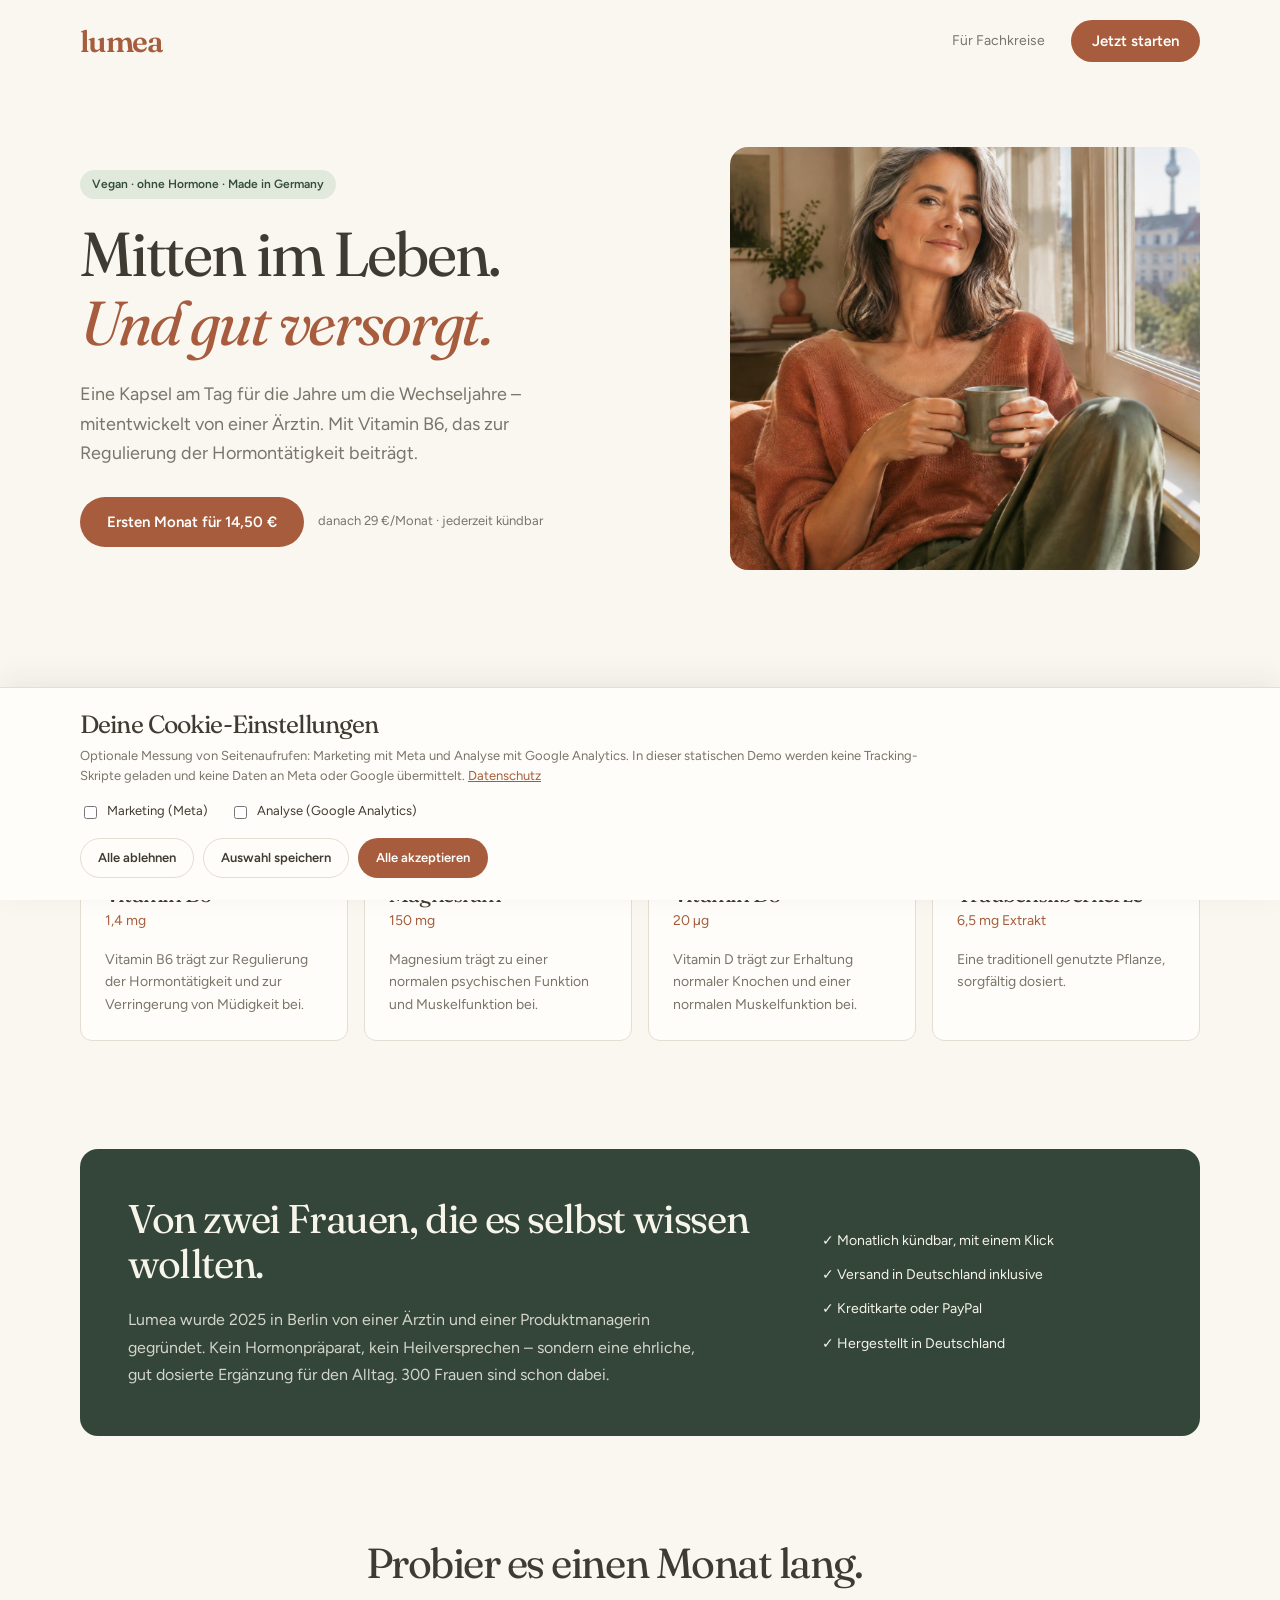
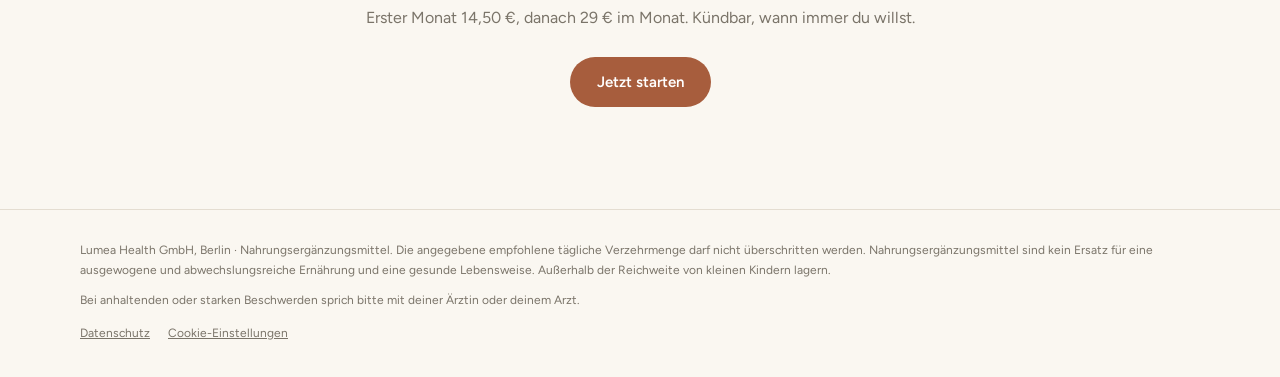
==== index.html @ 2bfe5373 "Initial commit Co-authored-by: Copilot <223556219+Copilot@users.noreply.github.com>" ====
<!doctype html>
<html lang="de">
<head>
  <meta charset="utf-8">
  <meta name="viewport" content="width=device-width, initial-scale=1">
  <title>Lumea – eine Kapsel am Tag für die Jahre um die Wechseljahre</title>
  <meta name="description" content="Lumea: vegan, ohne Hormone, hergestellt in Deutschland. Erster Monat 14,50 €.">
  <link rel="icon" href="favicon.ico">
  <link rel="preconnect" href="https://fonts.googleapis.com">
  <link rel="preconnect" href="https://fonts.gstatic.com" crossorigin>
  <link href="https://fonts.googleapis.com/css2?family=Fraunces:ital,opsz,wght@0,9..144,400;0,9..144,600;1,9..144,400&family=Figtree:wght@400;500;600&display=swap" rel="stylesheet">
  <link rel="stylesheet" href="css/style.css">
  <script defer src="js/main.js"></script>
</head>
<body>
  <div class="site-shell">
    <header class="site-header wrap">
      <a class="logo" href="index.html">lumea</a>
      <nav class="nav"><a class="nav-muted" href="fachkreise.html">Für Fachkreise</a><a class="button button-small" href="bestellen.html">Jetzt starten</a></nav>
    </header>
    <main>
      <section class="hero wrap">
        <div class="hero-copy">
          <p class="pill">Vegan · ohne Hormone · Made in Germany</p>
          <h1>Mitten im Leben.<br><em>Und gut versorgt.</em></h1>
          <p class="lead">Eine Kapsel am Tag für die Jahre um die Wechseljahre – mitentwickelt von einer Ärztin. Mit Vitamin B6, das zur Regulierung der Hormontätigkeit beiträgt.</p>
          <div class="hero-actions"><a class="button" href="bestellen.html">Ersten Monat für 14,50 €</a><span class="muted small">danach 29 €/Monat · jederzeit kündbar</span></div>
        </div>
        <img class="hero-image" src="images/hero.jpg" alt="Frau um die 50 entspannt am Fenster" width="1280" height="1440">
      </section>
      <section class="wrap section">
        <h2>Vier Inhaltsstoffe. Nichts Überflüssiges.</h2>
        <div class="ingredient-grid">
          <article class="ingredient"><h3>Vitamin B6</h3><p class="ingredient-amount">1,4 mg</p><p class="muted">Vitamin B6 trägt zur Regulierung der Hormontätigkeit und zur Verringerung von Müdigkeit bei.</p></article>
          <article class="ingredient"><h3>Magnesium</h3><p class="ingredient-amount">150 mg</p><p class="muted">Magnesium trägt zu einer normalen psychischen Funktion und Muskelfunktion bei.</p></article>
          <article class="ingredient"><h3>Vitamin D3</h3><p class="ingredient-amount">20 µg</p><p class="muted">Vitamin D trägt zur Erhaltung normaler Knochen und einer normalen Muskelfunktion bei.</p></article>
          <article class="ingredient"><h3>Traubensilberkerze</h3><p class="ingredient-amount">6,5 mg Extrakt</p><p class="muted">Eine traditionell genutzte Pflanze, sorgfältig dosiert.</p></article>
        </div>
      </section>
      <section class="wrap section">
        <div class="founders">
          <div><h2>Von zwei Frauen, die es selbst wissen wollten.</h2><p>Lumea wurde 2025 in Berlin von einer Ärztin und einer Produktmanagerin gegründet. Kein Hormonpräparat, kein Heilversprechen – sondern eine ehrliche, gut dosierte Ergänzung für den Alltag. 300 Frauen sind schon dabei.</p></div>
          <ul class="benefits"><li>✓ Monatlich kündbar, mit einem Klick</li><li>✓ Versand in Deutschland inklusive</li><li>✓ Kreditkarte oder PayPal</li><li>✓ Hergestellt in Deutschland</li></ul>
        </div>
      </section>
      <section class="closing section">
        <h2>Probier es einen Monat lang.</h2><p class="muted">Erster Monat 14,50 €, danach 29 € im Monat. Kündbar, wann immer du willst.</p><a class="button" href="bestellen.html">Jetzt starten</a>
      </section>
    </main>
    <footer class="site-footer"><div class="wrap footer-inner">
      <p>Lumea Health GmbH, Berlin · Nahrungsergänzungsmittel. Die angegebene empfohlene tägliche Verzehrmenge darf nicht überschritten werden. Nahrungsergänzungsmittel sind kein Ersatz für eine ausgewogene und abwechslungsreiche Ernährung und eine gesunde Lebensweise. Außerhalb der Reichweite von kleinen Kindern lagern.</p>
      <p>Bei anhaltenden oder starken Beschwerden sprich bitte mit deiner Ärztin oder deinem Arzt.</p>
      <div class="footer-links"><a href="datenschutz.html">Datenschutz</a><button class="text-button" type="button" data-open-cookies>Cookie-Einstellungen</button></div>
    </div></footer>
  </div>
  <section class="cookie-banner" id="cookie-banner" role="dialog" aria-labelledby="cookie-title" hidden>
    <div class="cookie-inner wrap">
      <h2 id="cookie-title">Deine Cookie-Einstellungen</h2>
      <p>Optionale Messung von Seitenaufrufen: Marketing mit Meta und Analyse mit Google Analytics. In dieser statischen Demo werden keine Tracking-Skripte geladen und keine Daten an Meta oder Google übermittelt. <a href="datenschutz.html">Datenschutz</a></p>
      <div class="cookie-options"><label><input type="checkbox" id="consent-marketing"> Marketing (Meta)</label><label><input type="checkbox" id="consent-analytics"> Analyse (Google Analytics)</label></div>
      <div class="cookie-actions"><button class="button button-outline" data-consent="deny">Alle ablehnen</button><button class="button button-outline" data-consent="save">Auswahl speichern</button><button class="button" data-consent="accept">Alle akzeptieren</button></div>
    </div>
  </section>
</body>
</html>
---- css/style.css ----
/* Lumea static demo — plain CSS, no build tools required */
:root{--bg:#faf7f1;--text:#403b32;--muted:#7a7469;--card:#fffdf9;--primary:#a75d3d;--primary-dark:#8e4b30;--sage:#e1e9dc;--sage-text:#344d3a;--ink:#34463a;--ink-text:#f7f4ea;--border:#e4ddd1;--input:#d9d0c3;--radius:12px;--display:"Fraunces",Georgia,serif;--sans:"Figtree",system-ui,sans-serif}
*{box-sizing:border-box}html{scroll-behavior:smooth}body{margin:0;background:var(--bg);color:var(--text);font-family:var(--sans);font-size:16px;line-height:1.6}a{color:inherit}button,input{font:inherit}button{cursor:pointer}.wrap{width:min(1120px,calc(100% - 48px));margin-inline:auto}.site-shell{min-height:100vh;display:flex;flex-direction:column}.site-shell main{flex:1}.site-header{display:flex;align-items:center;justify-content:space-between;padding-block:20px}.logo{font:600 30px var(--display);color:var(--primary);text-decoration:none;letter-spacing:-1.2px}.nav{display:flex;align-items:center;gap:26px;font-size:14px}.nav a{text-decoration:none}.nav-muted{color:var(--muted)}.nav-muted:hover{color:var(--text)}h1,h2,h3{font-family:var(--display);letter-spacing:-.035em;font-weight:400;line-height:1.12;margin-top:0}h1{font-size:clamp(42px,5vw,64px);margin-bottom:0}h1 em,h2 em{color:var(--primary);font-weight:400}h2{font-size:clamp(32px,4vw,42px);margin-bottom:0}h3{font-size:22px;margin-bottom:4px}p{margin-top:0}.button{display:inline-flex;align-items:center;justify-content:center;min-height:48px;padding:12px 26px;border:1px solid transparent;border-radius:999px;background:var(--primary);color:white;text-decoration:none;font-size:15px;font-weight:600;transition:background .15s,transform .15s}.button:hover{background:var(--primary-dark)}.button:active{transform:translateY(1px)}.button-small{min-height:40px;padding:8px 20px}.button-outline{background:transparent;border-color:var(--border);color:var(--text)}.button-outline:hover{background:#f0ebe2}.button-wide{width:100%;margin-top:5px}.pill{display:inline-flex;align-items:center;padding:5px 12px;border-radius:999px;background:var(--sage);color:var(--sage-text);font-size:12px;font-weight:600;margin-bottom:20px}.hero{display:grid;grid-template-columns:1fr 1fr;gap:52px;align-items:center;padding-top:12px}.hero-copy{padding-block:18px}.hero h1{font-size:clamp(44px,5vw,62px)}.lead{font-size:18px;line-height:1.65;color:var(--muted);max-width:490px;margin:22px 0 0}.hero-actions{display:flex;align-items:center;flex-wrap:wrap;gap:14px;margin-top:28px}.small{font-size:13px}.muted{color:var(--muted)}.hero-image{display:block;width:88%;height:80%;justify-self:end;aspect-ratio:8/9;object-fit:cover;border-radius:18px}.section{margin-top:108px}.section>h2{max-width:620px}.ingredient-grid{display:grid;grid-template-columns:repeat(4,1fr);gap:16px;margin-top:32px}.ingredient{padding:24px;border:1px solid var(--border);background:var(--card);border-radius:var(--radius)}.ingredient-amount{font-size:14px;color:var(--primary);margin:0}.ingredient .muted{font-size:14px;line-height:1.6;margin:16px 0 0}.founders{display:grid;grid-template-columns:2fr 1fr;gap:34px;align-items:center;padding:48px;border-radius:18px;background:var(--ink);color:var(--ink-text)}.founders h2{font-size:clamp(32px,4vw,40px)}.founders p{max-width:580px;opacity:.82;line-height:1.7;margin:20px 0 0}.benefits{padding:0;margin:0;list-style:none;display:grid;gap:12px;font-size:14px}.closing{text-align:center;max-width:720px;margin:104px auto 0;padding:0 24px 12px}.closing p{margin:18px 0 26px}.site-footer{border-top:1px solid var(--border);margin-top:90px}.footer-inner{padding-block:30px 34px;font-size:12px;line-height:1.7;color:var(--muted)}.footer-inner p{margin:0 0 10px}.footer-links{display:flex;gap:18px;align-items:center;margin-top:12px}.footer-links a,.text-button{text-decoration:underline}.text-button{border:0;background:transparent;color:inherit;padding:0;font-size:inherit}.checkout-layout{display:grid;grid-template-columns:minmax(0,1fr) 320px;gap:48px;padding-top:20px;align-items:start}.checkout-form{display:grid;gap:18px}.checkout-form h1{font-size:42px;margin-bottom:-4px}.checkout-form>label,.field-grid label,.login-card label{display:grid;gap:7px;font-size:14px;font-weight:500}.field-grid{display:grid;grid-template-columns:1fr 1fr;gap:16px}.field-grid-post{grid-template-columns:140px 1fr}input:not([type=checkbox]):not([type=radio]){width:100%;min-height:46px;padding:11px 13px;border:1px solid var(--input);border-radius:var(--radius);background:var(--card);color:var(--text);outline:none}input:focus{border-color:var(--primary)!important;box-shadow:0 0 0 3px #a75d3d20}fieldset{padding:0;margin:0;border:0;display:grid;gap:9px}legend{font-size:14px;font-weight:600;margin-bottom:8px}.radio-card{display:flex;align-items:center;gap:12px;padding:14px;border:1px solid var(--border);border-radius:9px;background:var(--card);cursor:pointer}.radio-card:has(input:checked){border-color:var(--primary);background:#f3e9df}.checkbox-label{display:flex!important;grid-template-columns:auto 1fr;align-items:flex-start;gap:10px!important;font-size:13px!important;font-weight:400!important;color:var(--muted)}input[type=checkbox],input[type=radio]{accent-color:var(--primary);margin-top:4px}.order-summary{background:var(--card);border:1px solid var(--border);border-radius:var(--radius);padding:24px;font-size:14px}.order-summary h2{font-size:24px}.summary-row{display:flex;justify-content:space-between;gap:12px;padding:10px 0}.summary-total{border-top:1px solid var(--border);font-weight:600;margin-top:4px;padding-top:16px}.order-summary p{margin:16px 0 0}.tiny{font-size:12px;line-height:1.5}.thankyou{max-width:760px;text-align:center;padding-top:92px;padding-bottom:24px}.thankyou h1{font-size:clamp(40px,5vw,58px)}.thankyou .lead{margin:24px auto}.thankyou .button{margin-top:20px}.fach-page{padding-top:24px;max-width:900px}.login-card{max-width:440px;margin:38px auto 0;padding:32px;background:var(--card);border:1px solid var(--border);border-radius:16px}.login-card h1{font-size:40px;margin-bottom:16px}.login-card form{display:grid;gap:12px;margin-top:24px}.eyebrow{text-transform:uppercase;letter-spacing:.18em;font-size:11px;color:var(--primary);font-weight:600;margin-bottom:8px}.form-error{color:#a42e2e;font-size:13px;margin:0}.fach-heading{display:flex;align-items:flex-start;justify-content:space-between;gap:24px}.fach-heading h1{font-size:clamp(34px,4vw,44px)}.subheading{font-size:29px;margin:42px 0 14px}.table-scroll{overflow-x:auto}table{border-collapse:collapse;width:100%;font-size:14px;background:var(--card)}th,td{text-align:left;padding:13px 12px;border-bottom:1px solid var(--border)}th{color:var(--muted);font-weight:500}.info-list,.safety-list{padding:0;margin:0;display:grid;gap:12px}.info-list{list-style:none}.info-list li{background:var(--card);border:1px solid var(--border);border-radius:9px;padding:16px;font-size:14px;line-height:1.65}.safety-list{padding-left:20px;font-size:14px;line-height:1.7}.privacy-page{max-width:800px;padding-top:38px}.privacy-page h1{font-size:46px;margin-bottom:30px}.privacy-page h2{font-size:27px;margin:28px 0 10px}.privacy-page p{color:var(--muted);line-height:1.75}.back-link{margin-top:32px}.cookie-banner{position:fixed;z-index:50;inset:auto 0 0;background:var(--card);border-top:1px solid var(--border);box-shadow:0 -8px 28px #2f271a12;max-height:85vh;overflow:auto}.cookie-banner[hidden],[hidden]{display:none!important}.cookie-inner{padding-block:22px}.cookie-inner h2{font-size:25px;margin-bottom:8px}.cookie-inner p{font-size:13px;max-width:850px;color:var(--muted);margin-bottom:14px}.cookie-inner p a{color:var(--primary)}.cookie-options{display:flex;gap:22px;flex-wrap:wrap;font-size:13px;margin-bottom:16px}.cookie-options label{display:flex;align-items:center;gap:7px}.cookie-actions{display:flex;flex-wrap:wrap;gap:9px}.cookie-actions .button{min-height:40px;padding:8px 17px;font-size:13px}
@media(max-width:850px){.hero{gap:30px}.ingredient-grid{grid-template-columns:repeat(2,1fr)}.founders{padding:34px;grid-template-columns:1fr 1fr}.checkout-layout{grid-template-columns:minmax(0,1fr) 280px;gap:25px}}
@media(max-width:640px){.wrap{width:calc(100% - 36px)}.site-header{padding-block:15px}.logo{font-size:27px}.nav{gap:13px;font-size:12px}.nav .button-small{padding:7px 13px;min-height:36px}.hero{grid-template-columns:1fr;gap:24px;padding-top:12px}.hero-copy{padding:8px 0 0}.hero h1{font-size:46px}.lead{font-size:16px}.hero-image{width:100%;aspect-ratio:5/4;object-position:center 38%}.section{margin-top:72px}.ingredient-grid{gap:10px}.ingredient{padding:18px}.ingredient h3{font-size:20px}.founders{grid-template-columns:1fr;padding:27px;gap:26px}.closing{margin-top:75px}.site-footer{margin-top:68px}.checkout-layout{grid-template-columns:1fr;padding-top:12px}.checkout-form h1{font-size:37px}.order-summary{grid-row:1}.field-grid{gap:10px}.field-grid-post{grid-template-columns:100px 1fr}.thankyou{padding-top:55px}.fach-heading{display:block}.fach-heading .button{margin-top:15px}.login-card{padding:24px;margin-top:20px}.subheading{font-size:25px}.cookie-inner{padding-block:16px}.cookie-actions .button{flex:1 1 auto}.footer-inner{font-size:11px}}
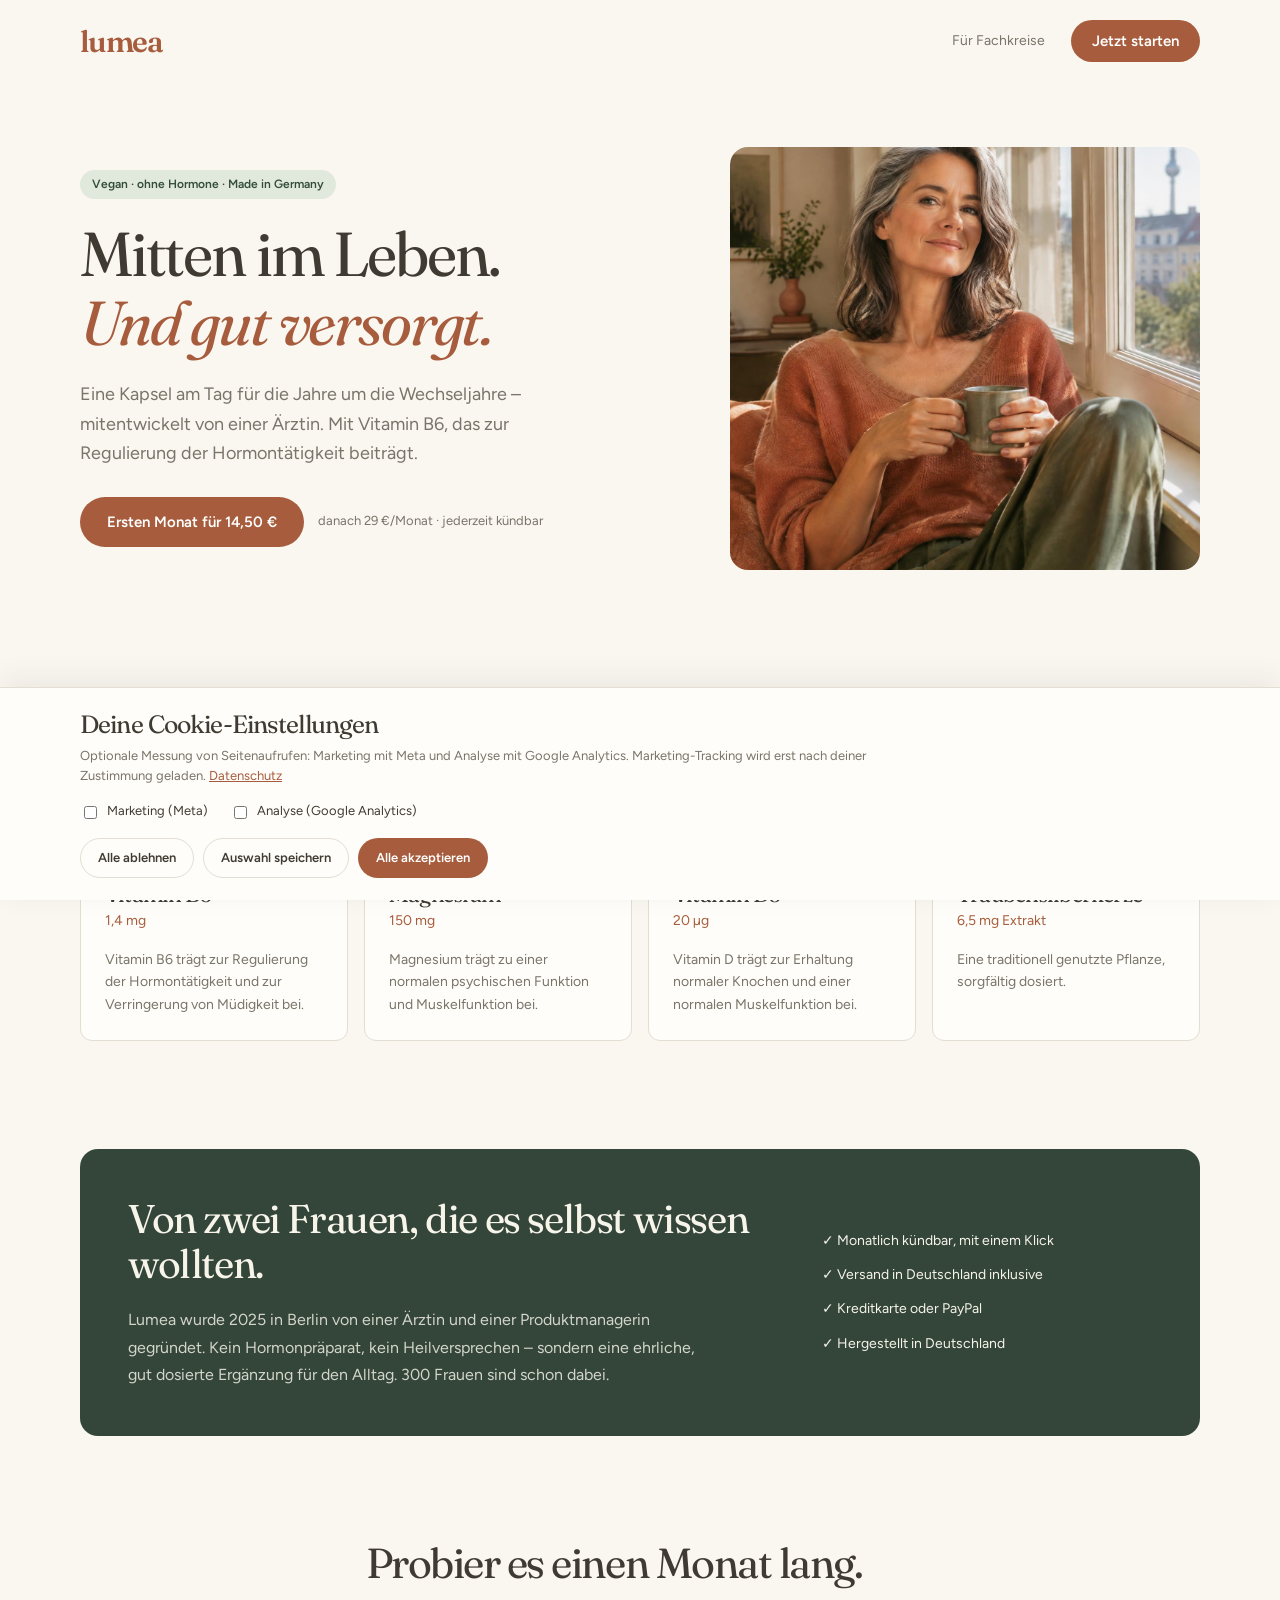
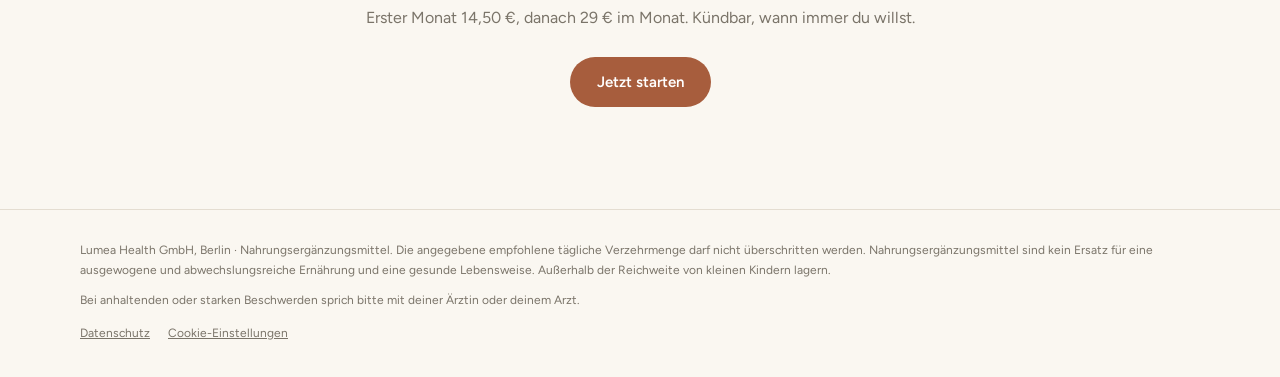
==== commit d38c8f77: "Add Meta Pixel with consent handling Co-authored-by: Copilot <223556219+Copilot@users.noreply.github" ====
--- a/index.html
+++ b/index.html
@@ -56,7 +56,7 @@
   <section class="cookie-banner" id="cookie-banner" role="dialog" aria-labelledby="cookie-title" hidden>
     <div class="cookie-inner wrap">
       <h2 id="cookie-title">Deine Cookie-Einstellungen</h2>
-      <p>Optionale Messung von Seitenaufrufen: Marketing mit Meta und Analyse mit Google Analytics. In dieser statischen Demo werden keine Tracking-Skripte geladen und keine Daten an Meta oder Google übermittelt. <a href="datenschutz.html">Datenschutz</a></p>
+      <p>Optionale Messung von Seitenaufrufen: Marketing mit Meta und Analyse mit Google Analytics. Marketing-Tracking wird erst nach deiner Zustimmung geladen. <a href="datenschutz.html">Datenschutz</a></p>
       <div class="cookie-options"><label><input type="checkbox" id="consent-marketing"> Marketing (Meta)</label><label><input type="checkbox" id="consent-analytics"> Analyse (Google Analytics)</label></div>
       <div class="cookie-actions"><button class="button button-outline" data-consent="deny">Alle ablehnen</button><button class="button button-outline" data-consent="save">Auswahl speichern</button><button class="button" data-consent="accept">Alle akzeptieren</button></div>
     </div>
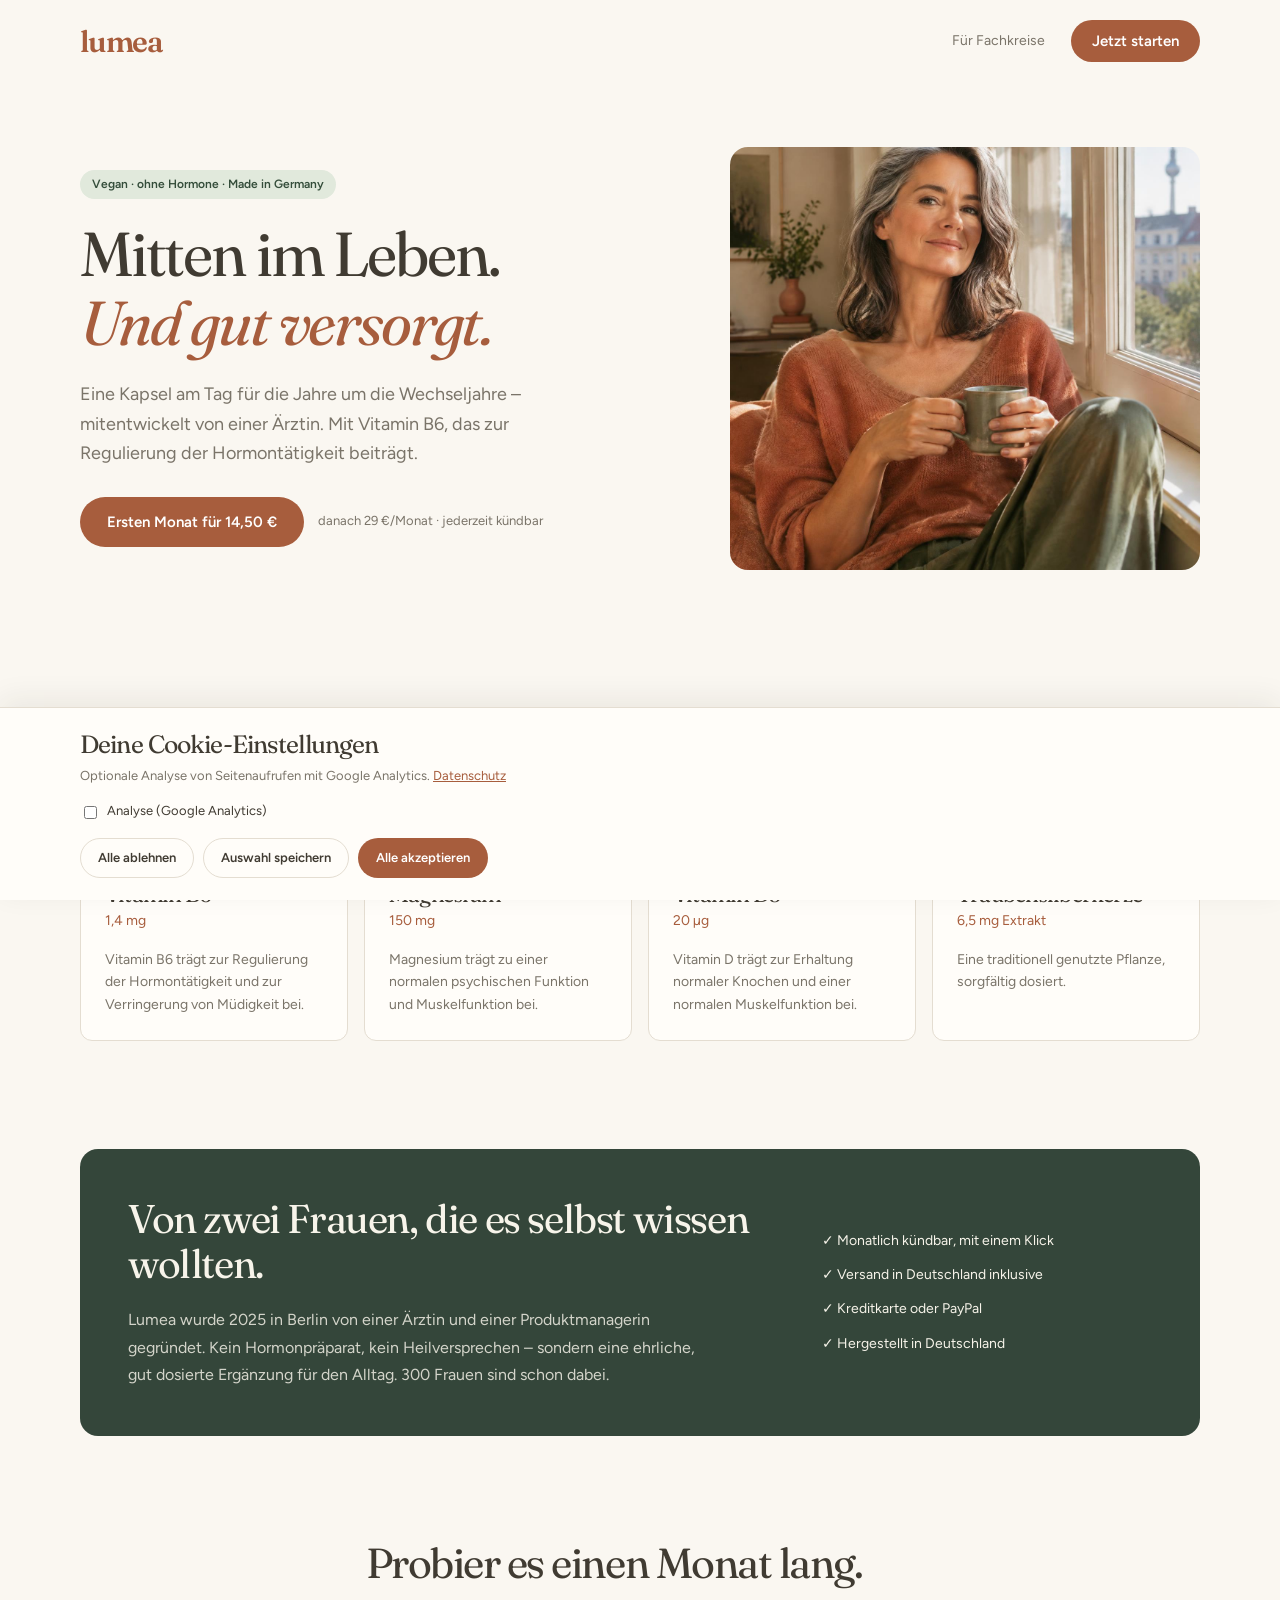
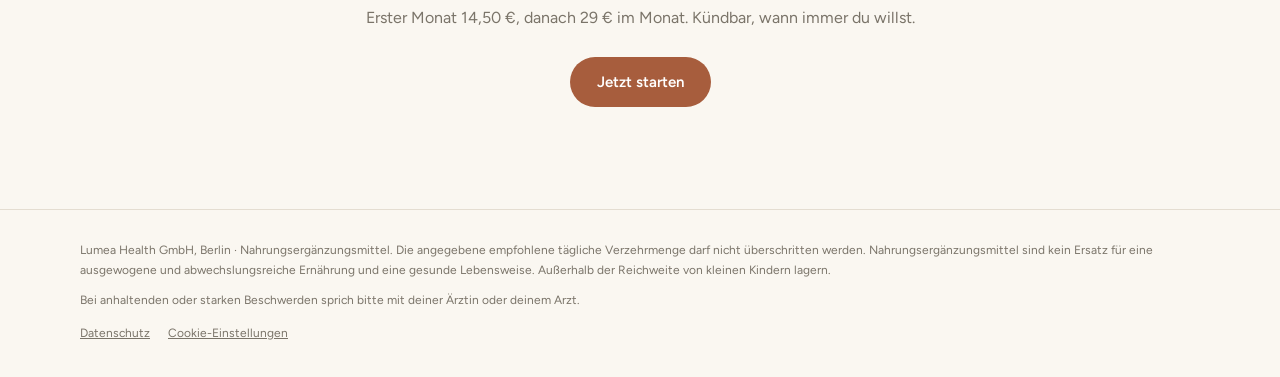
==== commit b9eae4c6: "Load Meta Pixel directly Co-authored-by: Copilot <223556219+Copilot@users.noreply.github.com>" ====
--- a/index.html
+++ b/index.html
@@ -11,8 +11,8 @@
   <link href="https://fonts.googleapis.com/css2?family=Fraunces:ital,opsz,wght@0,9..144,400;0,9..144,600;1,9..144,400&family=Figtree:wght@400;500;600&display=swap" rel="stylesheet">
   <link rel="stylesheet" href="css/style.css">
   <script defer src="js/main.js"></script>
-</head>
-<body>
+<script>!function(f,b,e,v,n,t,s){if(f.fbq)return;n=f.fbq=function(){n.callMethod?n.callMethod.apply(n,arguments):n.queue.push(arguments)};if(!f._fbq)f._fbq=n;n.push=n;n.loaded=!0;n.version="2.0";n.queue=[];t=b.createElement(e);t.async=!0;t.src=v;s=b.getElementsByTagName(e)[0];s.parentNode.insertBefore(t,s)}(window,document,"script","https://connect.facebook.net/en_US/fbevents.js");fbq("init","2414924022576846");fbq("track","PageView");</script></head>
+<body><noscript><img height="1" width="1" style="display:none" src="https://www.facebook.com/tr?id=2414924022576846&ev=PageView&noscript=1" /></noscript>
   <div class="site-shell">
     <header class="site-header wrap">
       <a class="logo" href="index.html">lumea</a>
@@ -56,8 +56,8 @@
   <section class="cookie-banner" id="cookie-banner" role="dialog" aria-labelledby="cookie-title" hidden>
     <div class="cookie-inner wrap">
       <h2 id="cookie-title">Deine Cookie-Einstellungen</h2>
-      <p>Optionale Messung von Seitenaufrufen: Marketing mit Meta und Analyse mit Google Analytics. Marketing-Tracking wird erst nach deiner Zustimmung geladen. <a href="datenschutz.html">Datenschutz</a></p>
-      <div class="cookie-options"><label><input type="checkbox" id="consent-marketing"> Marketing (Meta)</label><label><input type="checkbox" id="consent-analytics"> Analyse (Google Analytics)</label></div>
+      <p>Optionale Analyse von Seitenaufrufen mit Google Analytics. <a href="datenschutz.html">Datenschutz</a></p>
+      <div class="cookie-options"><label><input type="checkbox" id="consent-analytics"> Analyse (Google Analytics)</label></div>
       <div class="cookie-actions"><button class="button button-outline" data-consent="deny">Alle ablehnen</button><button class="button button-outline" data-consent="save">Auswahl speichern</button><button class="button" data-consent="accept">Alle akzeptieren</button></div>
     </div>
   </section>
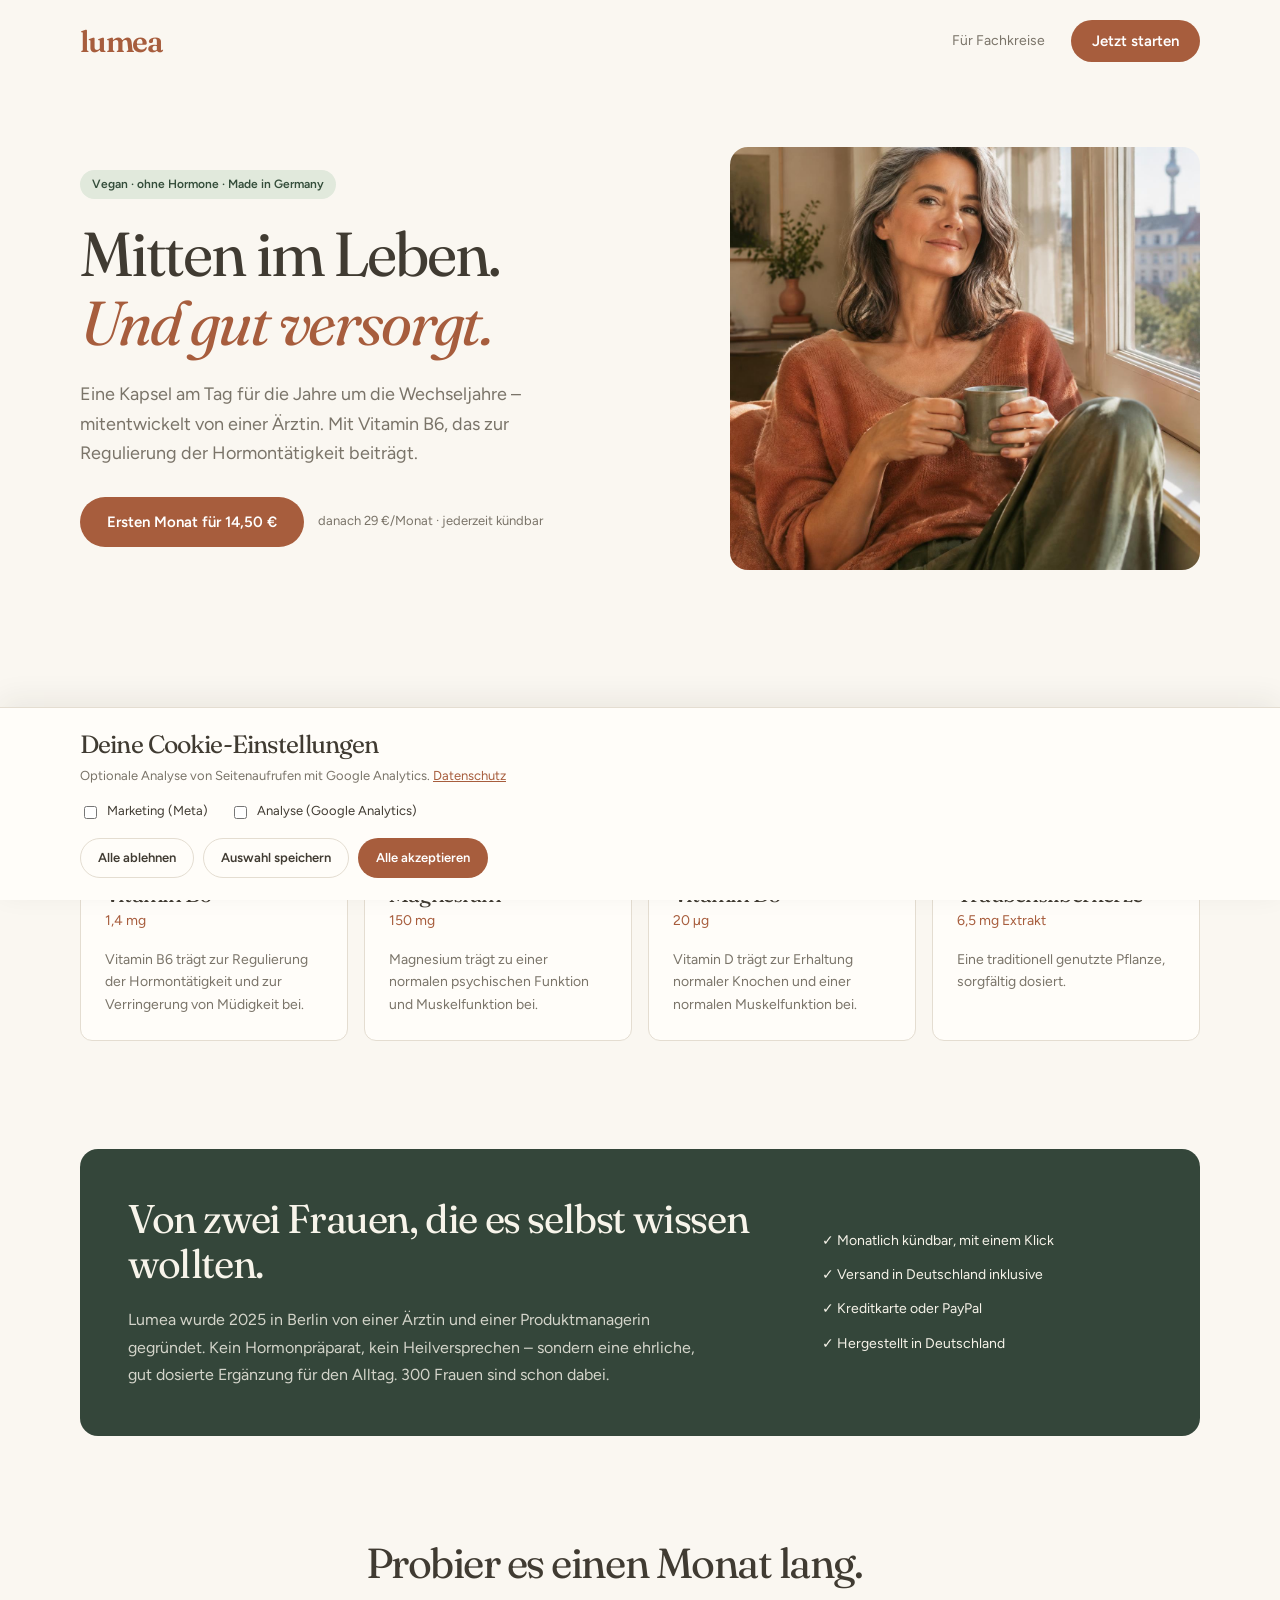
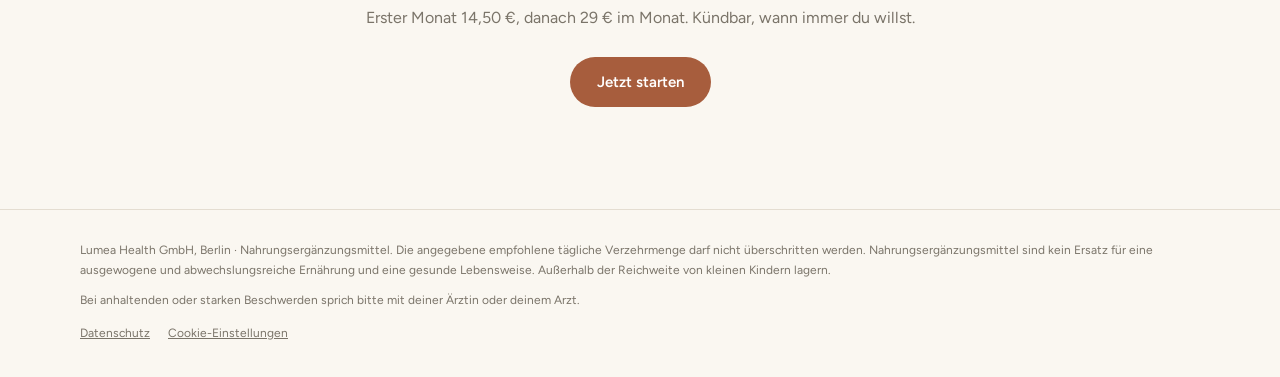
==== commit f7bab6a7: "Restore Meta consent handling Co-authored-by: Copilot <223556219+Copilot@users.noreply.github.com>" ====
--- a/index.html
+++ b/index.html
@@ -1,65 +1,191 @@
 <!doctype html>
 <html lang="de">
-<head>
-  <meta charset="utf-8">
-  <meta name="viewport" content="width=device-width, initial-scale=1">
-  <title>Lumea – eine Kapsel am Tag für die Jahre um die Wechseljahre</title>
-  <meta name="description" content="Lumea: vegan, ohne Hormone, hergestellt in Deutschland. Erster Monat 14,50 €.">
-  <link rel="icon" href="favicon.ico">
-  <link rel="preconnect" href="https://fonts.googleapis.com">
-  <link rel="preconnect" href="https://fonts.gstatic.com" crossorigin>
-  <link href="https://fonts.googleapis.com/css2?family=Fraunces:ital,opsz,wght@0,9..144,400;0,9..144,600;1,9..144,400&family=Figtree:wght@400;500;600&display=swap" rel="stylesheet">
-  <link rel="stylesheet" href="css/style.css">
-  <script defer src="js/main.js"></script>
-<script>!function(f,b,e,v,n,t,s){if(f.fbq)return;n=f.fbq=function(){n.callMethod?n.callMethod.apply(n,arguments):n.queue.push(arguments)};if(!f._fbq)f._fbq=n;n.push=n;n.loaded=!0;n.version="2.0";n.queue=[];t=b.createElement(e);t.async=!0;t.src=v;s=b.getElementsByTagName(e)[0];s.parentNode.insertBefore(t,s)}(window,document,"script","https://connect.facebook.net/en_US/fbevents.js");fbq("init","2414924022576846");fbq("track","PageView");</script></head>
-<body><noscript><img height="1" width="1" style="display:none" src="https://www.facebook.com/tr?id=2414924022576846&ev=PageView&noscript=1" /></noscript>
-  <div class="site-shell">
-    <header class="site-header wrap">
-      <a class="logo" href="index.html">lumea</a>
-      <nav class="nav"><a class="nav-muted" href="fachkreise.html">Für Fachkreise</a><a class="button button-small" href="bestellen.html">Jetzt starten</a></nav>
-    </header>
-    <main>
-      <section class="hero wrap">
-        <div class="hero-copy">
-          <p class="pill">Vegan · ohne Hormone · Made in Germany</p>
-          <h1>Mitten im Leben.<br><em>Und gut versorgt.</em></h1>
-          <p class="lead">Eine Kapsel am Tag für die Jahre um die Wechseljahre – mitentwickelt von einer Ärztin. Mit Vitamin B6, das zur Regulierung der Hormontätigkeit beiträgt.</p>
-          <div class="hero-actions"><a class="button" href="bestellen.html">Ersten Monat für 14,50 €</a><span class="muted small">danach 29 €/Monat · jederzeit kündbar</span></div>
+  <head>
+    <meta charset="utf-8" />
+    <meta name="viewport" content="width=device-width, initial-scale=1" />
+    <title>Lumea – eine Kapsel am Tag für die Jahre um die Wechseljahre</title>
+    <meta
+      name="description"
+      content="Lumea: vegan, ohne Hormone, hergestellt in Deutschland. Erster Monat 14,50 €."
+    />
+    <link rel="icon" href="favicon.ico" />
+    <link rel="preconnect" href="https://fonts.googleapis.com" />
+    <link rel="preconnect" href="https://fonts.gstatic.com" crossorigin />
+    <link
+      href="https://fonts.googleapis.com/css2?family=Fraunces:ital,opsz,wght@0,9..144,400;0,9..144,600;1,9..144,400&family=Figtree:wght@400;500;600&display=swap"
+      rel="stylesheet"
+    />
+    <link rel="stylesheet" href="css/style.css" />
+    <script defer src="js/main.js"></script>
+    <script
+      async
+      src="https://www.googletagmanager.com/gtag/js?id=G-LUMEA0000"
+    ></script>
+    <script>
+      window.dataLayer = window.dataLayer || [];
+      function gtag() {
+        dataLayer.push(arguments);
+      }
+      gtag("js", new Date());
+      gtag("config", "G-LUMEA0000");
+    </script>
+  </head>
+  <body>
+    <div class="site-shell">
+      <header class="site-header wrap">
+        <a class="logo" href="index.html">lumea</a>
+        <nav class="nav">
+          <a class="nav-muted" href="fachkreise.html">Für Fachkreise</a
+          ><a class="button button-small" href="bestellen.html"
+            >Jetzt starten</a
+          >
+        </nav>
+      </header>
+      <main>
+        <section class="hero wrap">
+          <div class="hero-copy">
+            <p class="pill">Vegan · ohne Hormone · Made in Germany</p>
+            <h1>Mitten im Leben.<br /><em>Und gut versorgt.</em></h1>
+            <p class="lead">
+              Eine Kapsel am Tag für die Jahre um die Wechseljahre –
+              mitentwickelt von einer Ärztin. Mit Vitamin B6, das zur
+              Regulierung der Hormontätigkeit beiträgt.
+            </p>
+            <div class="hero-actions">
+              <a class="button" href="bestellen.html"
+                >Ersten Monat für 14,50 €</a
+              ><span class="muted small"
+                >danach 29 €/Monat · jederzeit kündbar</span
+              >
+            </div>
+          </div>
+          <img
+            class="hero-image"
+            src="images/hero.jpg"
+            alt="Frau um die 50 entspannt am Fenster"
+            width="1280"
+            height="1440"
+          />
+        </section>
+        <section class="wrap section">
+          <h2>Vier Inhaltsstoffe. Nichts Überflüssiges.</h2>
+          <div class="ingredient-grid">
+            <article class="ingredient">
+              <h3>Vitamin B6</h3>
+              <p class="ingredient-amount">1,4 mg</p>
+              <p class="muted">
+                Vitamin B6 trägt zur Regulierung der Hormontätigkeit und zur
+                Verringerung von Müdigkeit bei.
+              </p>
+            </article>
+            <article class="ingredient">
+              <h3>Magnesium</h3>
+              <p class="ingredient-amount">150 mg</p>
+              <p class="muted">
+                Magnesium trägt zu einer normalen psychischen Funktion und
+                Muskelfunktion bei.
+              </p>
+            </article>
+            <article class="ingredient">
+              <h3>Vitamin D3</h3>
+              <p class="ingredient-amount">20 µg</p>
+              <p class="muted">
+                Vitamin D trägt zur Erhaltung normaler Knochen und einer
+                normalen Muskelfunktion bei.
+              </p>
+            </article>
+            <article class="ingredient">
+              <h3>Traubensilberkerze</h3>
+              <p class="ingredient-amount">6,5 mg Extrakt</p>
+              <p class="muted">
+                Eine traditionell genutzte Pflanze, sorgfältig dosiert.
+              </p>
+            </article>
+          </div>
+        </section>
+        <section class="wrap section">
+          <div class="founders">
+            <div>
+              <h2>Von zwei Frauen, die es selbst wissen wollten.</h2>
+              <p>
+                Lumea wurde 2025 in Berlin von einer Ärztin und einer
+                Produktmanagerin gegründet. Kein Hormonpräparat, kein
+                Heilversprechen – sondern eine ehrliche, gut dosierte Ergänzung
+                für den Alltag. 300 Frauen sind schon dabei.
+              </p>
+            </div>
+            <ul class="benefits">
+              <li>✓ Monatlich kündbar, mit einem Klick</li>
+              <li>✓ Versand in Deutschland inklusive</li>
+              <li>✓ Kreditkarte oder PayPal</li>
+              <li>✓ Hergestellt in Deutschland</li>
+            </ul>
+          </div>
+        </section>
+        <section class="closing section">
+          <h2>Probier es einen Monat lang.</h2>
+          <p class="muted">
+            Erster Monat 14,50 €, danach 29 € im Monat. Kündbar, wann immer du
+            willst.
+          </p>
+          <a class="button" href="bestellen.html">Jetzt starten</a>
+        </section>
+      </main>
+      <footer class="site-footer">
+        <div class="wrap footer-inner">
+          <p>
+            Lumea Health GmbH, Berlin · Nahrungsergänzungsmittel. Die angegebene
+            empfohlene tägliche Verzehrmenge darf nicht überschritten werden.
+            Nahrungsergänzungsmittel sind kein Ersatz für eine ausgewogene und
+            abwechslungsreiche Ernährung und eine gesunde Lebensweise. Außerhalb
+            der Reichweite von kleinen Kindern lagern.
+          </p>
+          <p>
+            Bei anhaltenden oder starken Beschwerden sprich bitte mit deiner
+            Ärztin oder deinem Arzt.
+          </p>
+          <div class="footer-links">
+            <a href="datenschutz.html">Datenschutz</a
+            ><button class="text-button" type="button" data-open-cookies>
+              Cookie-Einstellungen
+            </button>
+          </div>
         </div>
-        <img class="hero-image" src="images/hero.jpg" alt="Frau um die 50 entspannt am Fenster" width="1280" height="1440">
-      </section>
-      <section class="wrap section">
-        <h2>Vier Inhaltsstoffe. Nichts Überflüssiges.</h2>
-        <div class="ingredient-grid">
-          <article class="ingredient"><h3>Vitamin B6</h3><p class="ingredient-amount">1,4 mg</p><p class="muted">Vitamin B6 trägt zur Regulierung der Hormontätigkeit und zur Verringerung von Müdigkeit bei.</p></article>
-          <article class="ingredient"><h3>Magnesium</h3><p class="ingredient-amount">150 mg</p><p class="muted">Magnesium trägt zu einer normalen psychischen Funktion und Muskelfunktion bei.</p></article>
-          <article class="ingredient"><h3>Vitamin D3</h3><p class="ingredient-amount">20 µg</p><p class="muted">Vitamin D trägt zur Erhaltung normaler Knochen und einer normalen Muskelfunktion bei.</p></article>
-          <article class="ingredient"><h3>Traubensilberkerze</h3><p class="ingredient-amount">6,5 mg Extrakt</p><p class="muted">Eine traditionell genutzte Pflanze, sorgfältig dosiert.</p></article>
+      </footer>
+    </div>
+    <section
+      class="cookie-banner"
+      id="cookie-banner"
+      role="dialog"
+      aria-labelledby="cookie-title"
+      hidden
+    >
+      <div class="cookie-inner wrap">
+        <h2 id="cookie-title">Deine Cookie-Einstellungen</h2>
+        <p>
+          Optionale Analyse von Seitenaufrufen mit Google Analytics.
+          <a href="datenschutz.html">Datenschutz</a>
+        </p>
+        <div class="cookie-options">
+          <label
+            ><input type="checkbox" id="consent-marketing" /> Marketing
+            (Meta)</label
+          >
+          <label
+            ><input type="checkbox" id="consent-analytics" /> Analyse (Google
+            Analytics)</label
+          >
         </div>
-      </section>
-      <section class="wrap section">
-        <div class="founders">
-          <div><h2>Von zwei Frauen, die es selbst wissen wollten.</h2><p>Lumea wurde 2025 in Berlin von einer Ärztin und einer Produktmanagerin gegründet. Kein Hormonpräparat, kein Heilversprechen – sondern eine ehrliche, gut dosierte Ergänzung für den Alltag. 300 Frauen sind schon dabei.</p></div>
-          <ul class="benefits"><li>✓ Monatlich kündbar, mit einem Klick</li><li>✓ Versand in Deutschland inklusive</li><li>✓ Kreditkarte oder PayPal</li><li>✓ Hergestellt in Deutschland</li></ul>
+        <div class="cookie-actions">
+          <button class="button button-outline" data-consent="deny">
+            Alle ablehnen</button
+          ><button class="button button-outline" data-consent="save">
+            Auswahl speichern</button
+          ><button class="button" data-consent="accept">
+            Alle akzeptieren
+          </button>
         </div>
-      </section>
-      <section class="closing section">
-        <h2>Probier es einen Monat lang.</h2><p class="muted">Erster Monat 14,50 €, danach 29 € im Monat. Kündbar, wann immer du willst.</p><a class="button" href="bestellen.html">Jetzt starten</a>
-      </section>
-    </main>
-    <footer class="site-footer"><div class="wrap footer-inner">
-      <p>Lumea Health GmbH, Berlin · Nahrungsergänzungsmittel. Die angegebene empfohlene tägliche Verzehrmenge darf nicht überschritten werden. Nahrungsergänzungsmittel sind kein Ersatz für eine ausgewogene und abwechslungsreiche Ernährung und eine gesunde Lebensweise. Außerhalb der Reichweite von kleinen Kindern lagern.</p>
-      <p>Bei anhaltenden oder starken Beschwerden sprich bitte mit deiner Ärztin oder deinem Arzt.</p>
-      <div class="footer-links"><a href="datenschutz.html">Datenschutz</a><button class="text-button" type="button" data-open-cookies>Cookie-Einstellungen</button></div>
-    </div></footer>
-  </div>
-  <section class="cookie-banner" id="cookie-banner" role="dialog" aria-labelledby="cookie-title" hidden>
-    <div class="cookie-inner wrap">
-      <h2 id="cookie-title">Deine Cookie-Einstellungen</h2>
-      <p>Optionale Analyse von Seitenaufrufen mit Google Analytics. <a href="datenschutz.html">Datenschutz</a></p>
-      <div class="cookie-options"><label><input type="checkbox" id="consent-analytics"> Analyse (Google Analytics)</label></div>
-      <div class="cookie-actions"><button class="button button-outline" data-consent="deny">Alle ablehnen</button><button class="button button-outline" data-consent="save">Auswahl speichern</button><button class="button" data-consent="accept">Alle akzeptieren</button></div>
-    </div>
-  </section>
-</body>
-</html>+      </div>
+    </section>
+  </body>
+</html>
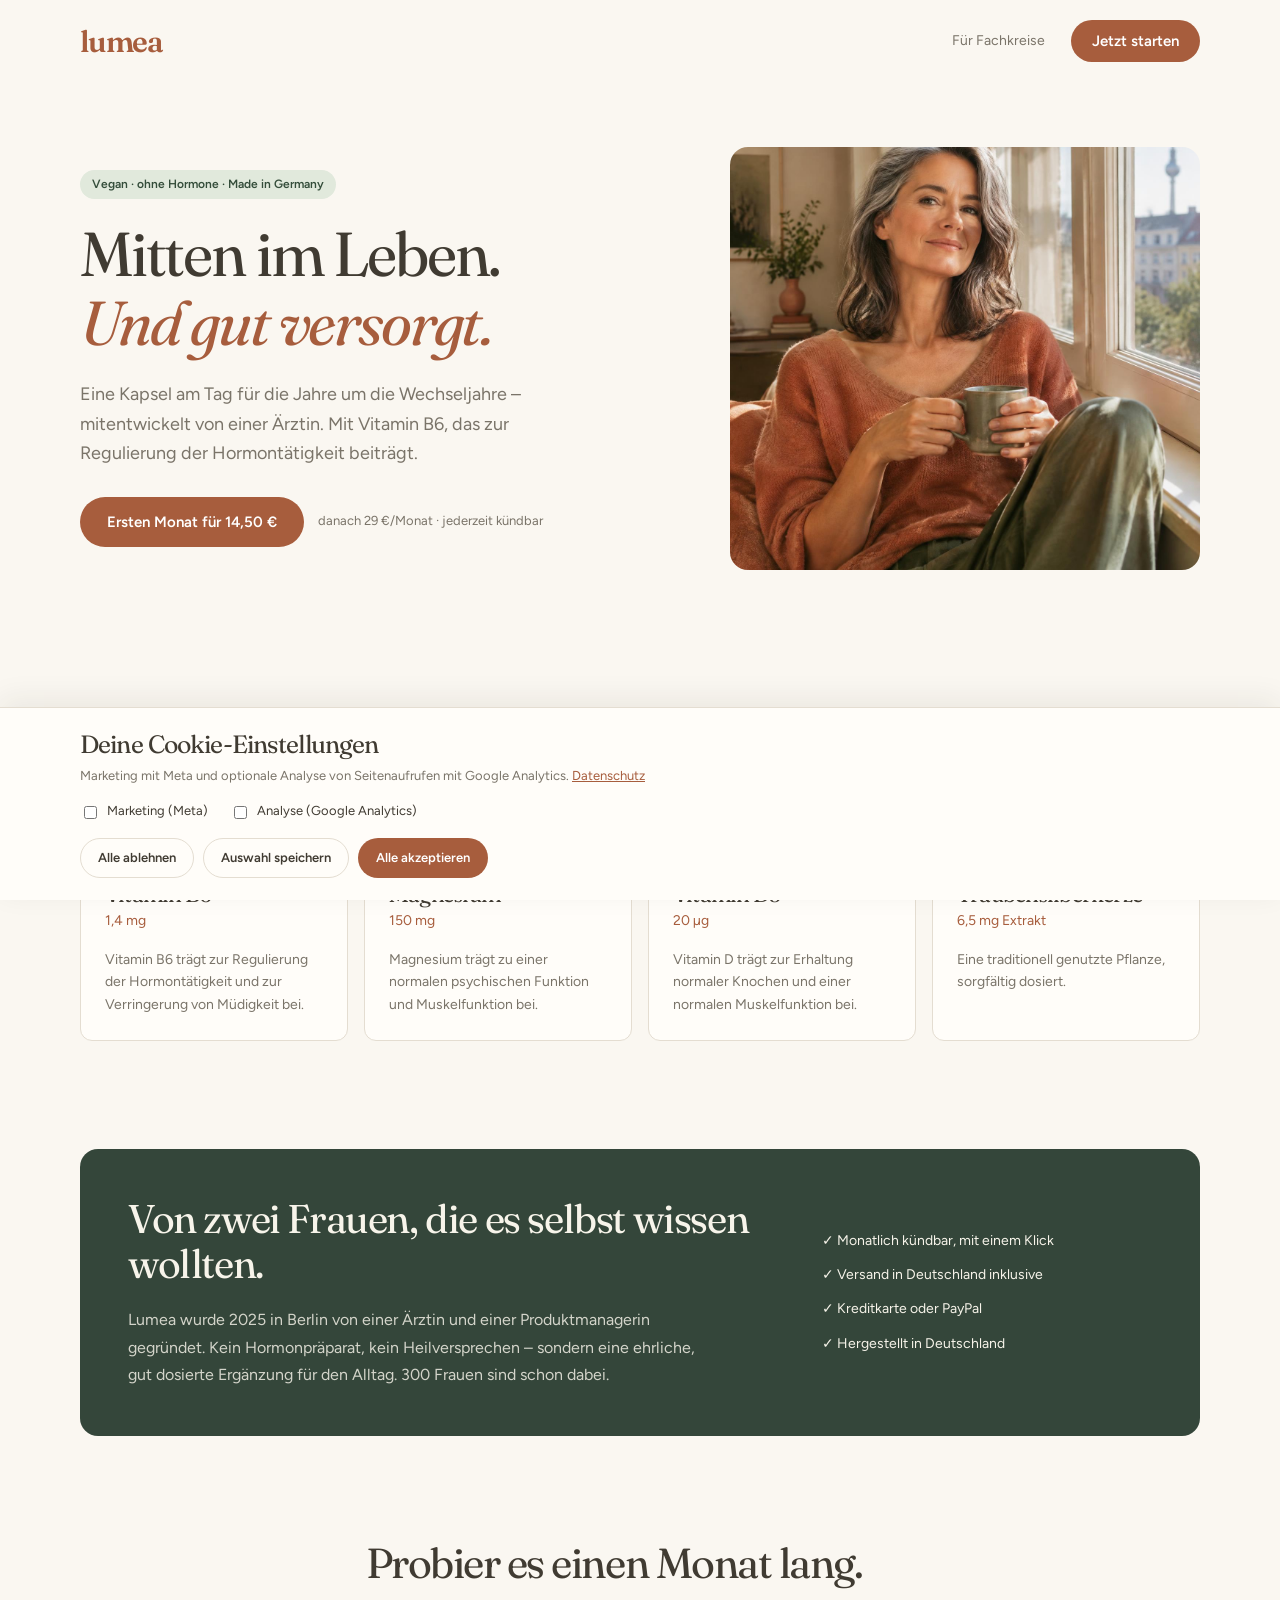
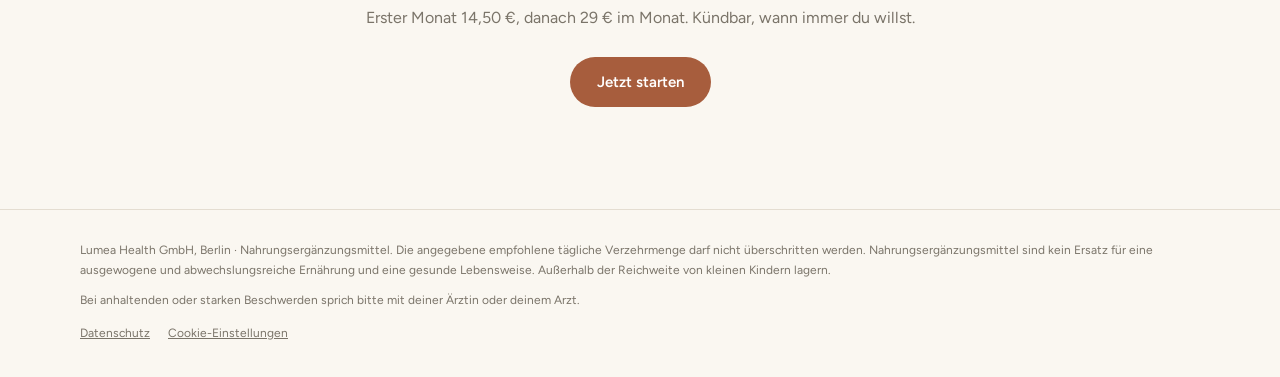
==== commit 25909915: "Track checkout and subscription events Co-authored-by: Copilot <223556219+Copilot@users.noreply.gith" ====
--- a/index.html
+++ b/index.html
@@ -163,7 +163,8 @@
       <div class="cookie-inner wrap">
         <h2 id="cookie-title">Deine Cookie-Einstellungen</h2>
         <p>
-          Optionale Analyse von Seitenaufrufen mit Google Analytics.
+          Marketing mit Meta und optionale Analyse von Seitenaufrufen mit Google
+          Analytics.
           <a href="datenschutz.html">Datenschutz</a>
         </p>
         <div class="cookie-options">
